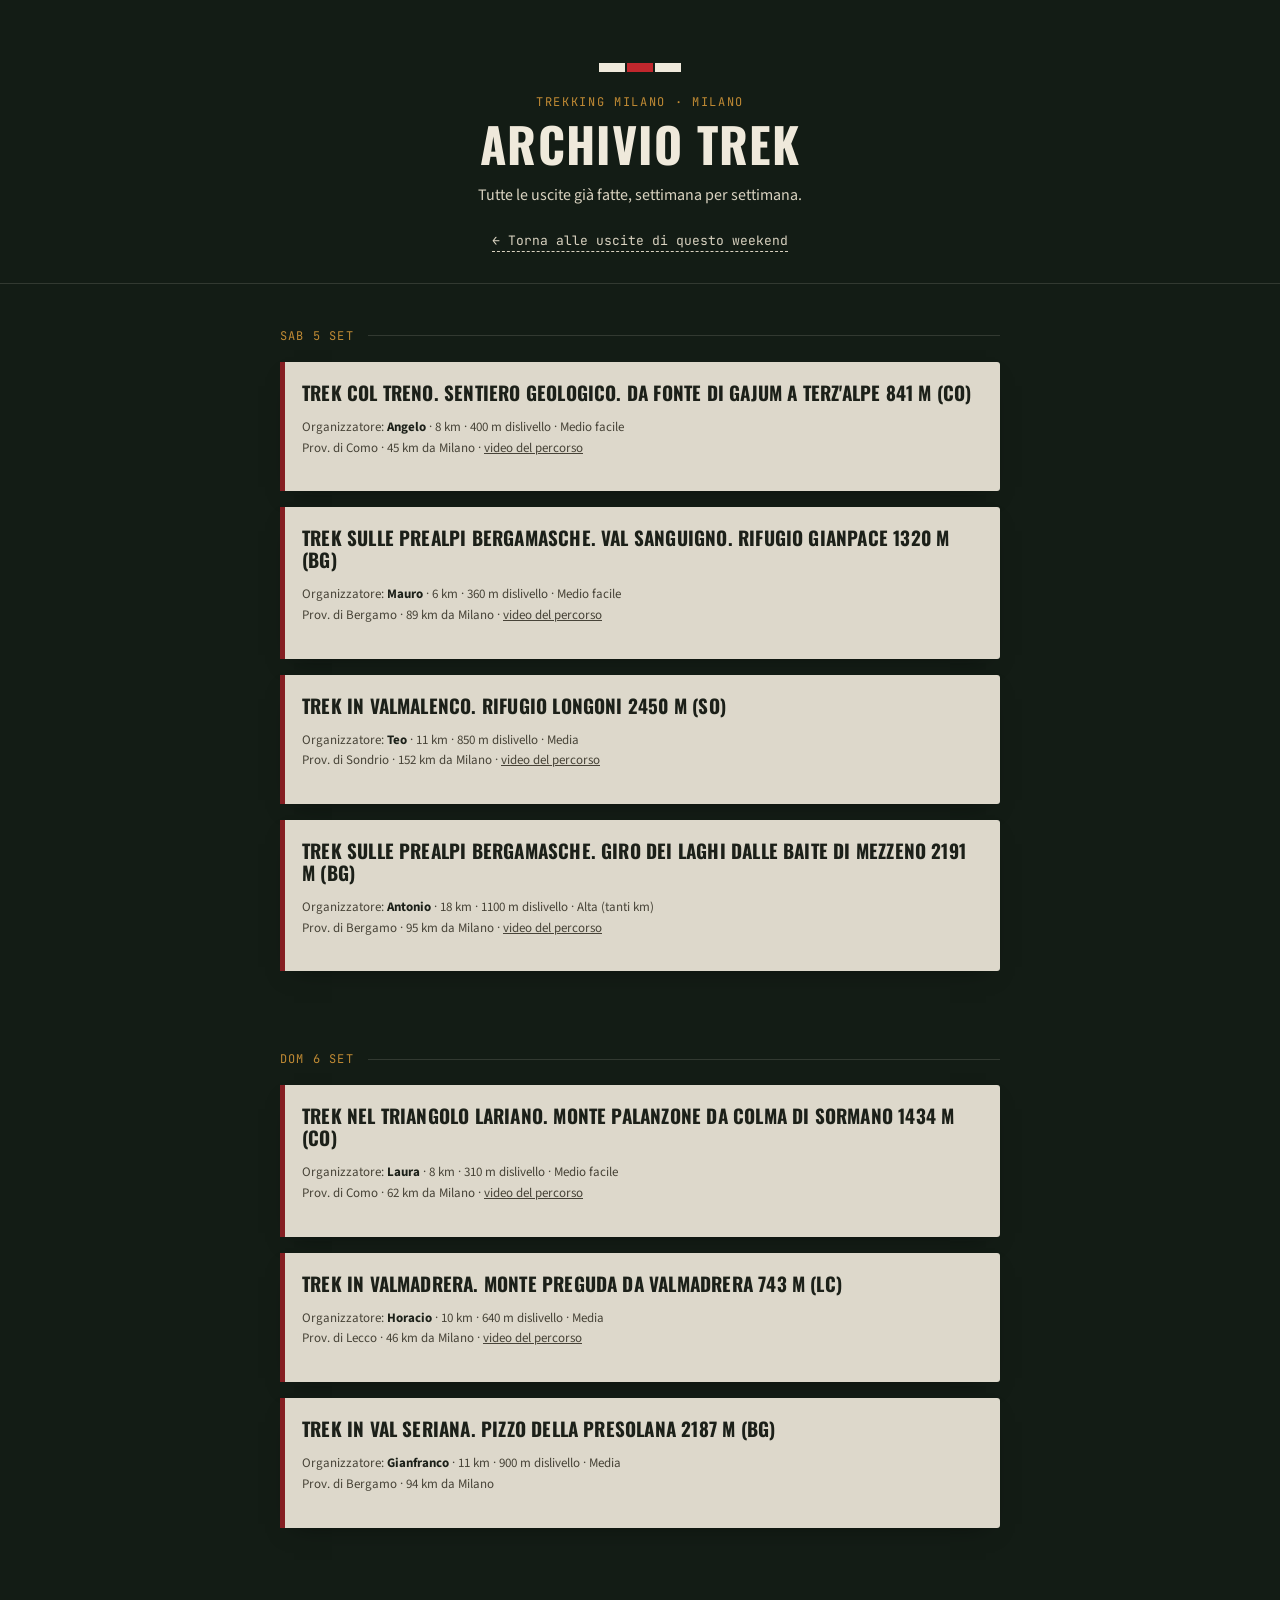
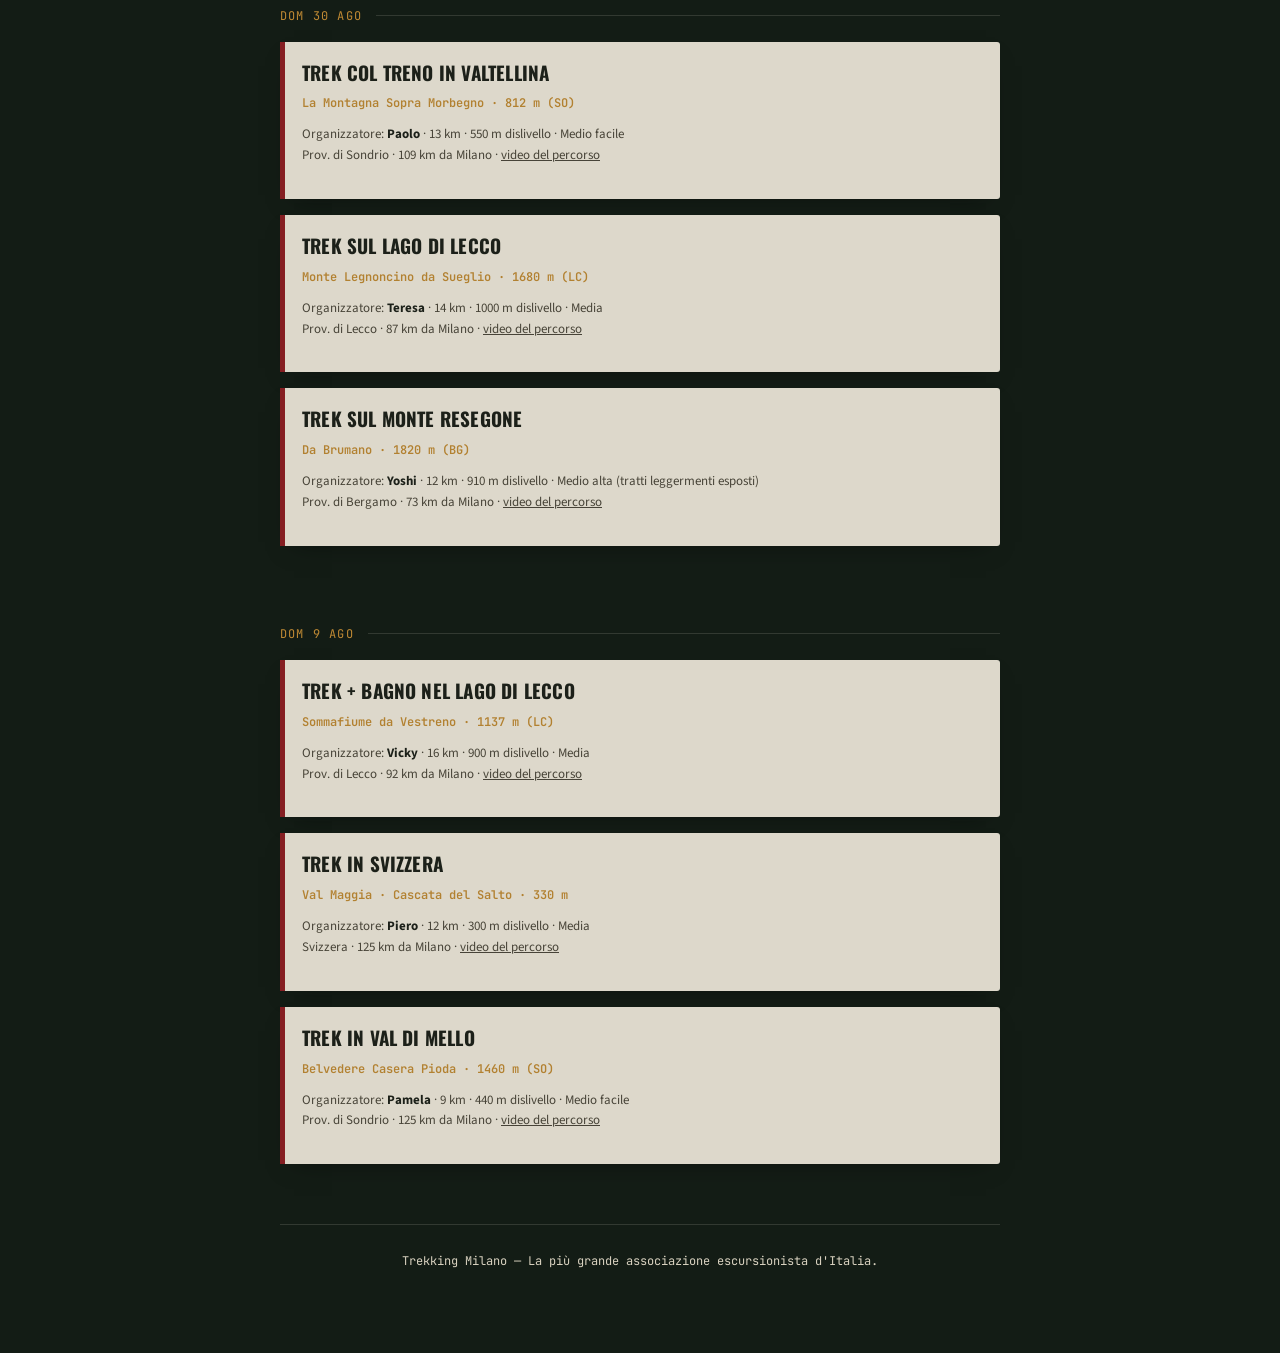
==== archive.html @ 467329e8 "archive" ====
<!DOCTYPE html>
<html lang="it">
<head>
<meta charset="UTF-8">
<meta name="viewport" content="width=device-width, initial-scale=1.0">
<title>TrekMI — Archivio trek</title>
<meta name="description" content="Tutte le uscite passate della community TrekMI di Milano.">
<link rel="preconnect" href="https://fonts.googleapis.com">
<link rel="preconnect" href="https://fonts.gstatic.com" crossorigin>
<link href="https://fonts.googleapis.com/css2?family=Oswald:wght@500;600;700&family=JetBrains+Mono:wght@400;600&family=Source+Sans+3:wght@400;500;600&display=swap" rel="stylesheet">
<link rel="stylesheet" href="archive.css">
</head>
<body>
<header class="hero">
  <div class="blaze" aria-hidden="true"><span class="w"></span><span class="r"></span><span class="w"></span></div>
  <p class="eyebrow">Trekking Milano · Milano</p>
  <h1>Archivio trek</h1>
  <p class="sub">Tutte le uscite già fatte, settimana per settimana.</p>
  <a class="back-link" href="index.html">← Torna alle uscite di questo weekend</a>
</header>
<div class="wrap">
  <div id="archivio"></div>
  <footer>Trekking Milano — La più grande associazione escursionista d'Italia.</footer>
</div>
<script>

let ARCHIVIO = [];

function dataIsoAGiorno(dataIso){
  if (!dataIso) return '';
  const [year, month, day] = dataIso.split('-').map(Number);
  const giorni = ['Dom', 'Lun', 'Mar', 'Mer', 'Gio', 'Ven', 'Sab'];
  const mesi = ['Gen', 'Feb', 'Mar', 'Apr', 'Mag', 'Giu', 'Lug', 'Ago', 'Set', 'Ott', 'Nov', 'Dic'];
  return `${giorni[new Date(year, month - 1, day).getDay()]} ${day} ${mesi[month - 1]}`;
}

async function loadArchivio(){
  const response = await fetch('./archivio_trek.json');
  if (!response.ok) {
    throw new Error(`Unable to load archive data: ${response.status}`);
  }
  ARCHIVIO = await response.json();
  renderArchivio();
}

function renderArchivio(){
  const container = document.getElementById('archivio');
  if (!ARCHIVIO.length){
    container.innerHTML = '<p class="empty">Ancora nessun trek in archivio.</p>';
    return;
  }
  const settimane = [];
  const indice = new Map();
  ARCHIVIO.forEach(t => {
    const giorno = t.giorno || dataIsoAGiorno(t.data_iso);
    if (!indice.has(giorno)){
      indice.set(giorno, { giorno, treks: [] });
      settimane.push(indice.get(giorno));
    }
    indice.get(giorno).treks.push(t);
  });

  container.innerHTML = settimane.map(s => `
    <section class="settimana">
      <div class="week-label"><span>${s.giorno}</span><div class="line"></div></div>
      <div class="lista">
        ${s.treks.map(t => `
          <article class="card">
            <h2>${t.titolo}</h2>
            ${t.monte ? `<p class="peak">${t.monte}</p>` : ''}
            <p class="meta">
              Organizzatore: <b>${t.organizzatore}</b> ·
              ${t.lunghezza} · ${t.dislivello} m dislivello · ${t.difficolta}${t.note ? ' (' + t.note + ')' : ''}<br>
              ${t.provincia}${t.distanza ? ' · ' + t.distanza : ''}
              ${t.youtube ? `· <a href="${t.youtube}" target="_blank" rel="noopener">video del percorso</a>` : ''}
            </p>
          </article>
        `).join('')}
      </div>
    </section>
  `).join('');
}

loadArchivio().catch(error => {
  console.error(error);
  document.getElementById('archivio').innerHTML = '<p class="empty">Errore nel caricamento dell\'archivio.</p>';
});
</script>
</body>
</html>
---- archive.css ----
:root {
  --pine-950: #131c15;
  --pine-900: #1b271d;
  --pine-800: #233026;
  --paper: #efe9db;
  --paper-dim: #d9d2c0;
  --cai-red: #c1272d;
  --cai-red-dim: #8f1f24;
  --ochre: #c08a34;
  --ink: #1d211a;
  --line: rgba(239, 233, 219, 0.14);
}

* {
  box-sizing: border-box;
}

body {
  margin: 0;
  background: var(--pine-950);
  color: var(--paper);
  font-family: 'Source Sans 3', sans-serif;
  -webkit-font-smoothing: antialiased;
}

a {
  color: inherit;
}

.wrap {
  max-width: 760px;
  margin: 0 auto;
  padding: 0 20px 80px;
}

header.hero {
  padding: 56px 20px 32px;
  text-align: center;
  border-bottom: 1px solid var(--line);
}

.blaze {
  display: inline-flex;
  align-items: center;
  gap: 2px;
  margin-bottom: 22px;
}

.blaze span {
  display: block;
  width: 26px;
  height: 9px;
}

.blaze .r {
  background: var(--cai-red);
}

.blaze .w {
  background: var(--paper);
}

.eyebrow {
  font-family: 'JetBrains Mono', monospace;
  letter-spacing: .14em;
  text-transform: uppercase;
  font-size: 12px;
  color: var(--ochre);
  margin: 0 0 10px;
}

h1 {
  font-family: 'Oswald', sans-serif;
  text-transform: uppercase;
  font-weight: 700;
  letter-spacing: .03em;
  font-size: clamp(32px, 7vw, 48px);
  margin: 0 0 14px;
  line-height: 1.02;
}

.sub {
  color: var(--paper-dim);
  font-size: 16px;
  max-width: 46ch;
  margin: 0 auto 22px;
  line-height: 1.5;
}

.back-link {
  font-family: 'JetBrains Mono', monospace;
  font-size: 13px;
  text-decoration: none;
  color: var(--paper-dim);
  border-bottom: 1px dashed var(--paper-dim);
  padding-bottom: 2px;
}

.week-label {
  display: flex;
  align-items: center;
  gap: 14px;
  margin: 44px 0 18px;
}

.week-label .line {
  flex: 1;
  height: 1px;
  background: var(--line);
}

.week-label span {
  font-family: 'JetBrains Mono', monospace;
  text-transform: uppercase;
  letter-spacing: .1em;
  font-size: 12px;
  color: var(--ochre);
  white-space: nowrap;
}

#archivio {
  display: flex;
  flex-direction: column;
  gap: 36px;
}

.settimana .lista {
  display: flex;
  flex-direction: column;
  gap: 16px;
}

.card {
  background: var(--paper);
  color: var(--ink);
  border-radius: 3px;
  padding: 20px 22px;
  position: relative;
  box-shadow: 0 10px 24px -14px rgba(0, 0, 0, 0.5);
  opacity: 0.92;
}

.card::before {
  content: "";
  position: absolute;
  left: 0;
  top: 0;
  bottom: 0;
  width: 5px;
  background: var(--cai-red-dim);
}

h2 {
  font-family: 'Oswald', sans-serif;
  text-transform: uppercase;
  font-size: 19px;
  line-height: 1.15;
  margin: 0 0 4px;
  letter-spacing: .01em;
}

.peak {
  font-family: 'JetBrains Mono', monospace;
  font-size: 12px;
  color: var(--ochre);
  font-weight: 600;
  margin-bottom: 10px;
}

.meta {
  font-size: 13px;
  color: #4c473b;
  line-height: 1.6;
}

.meta b {
  color: var(--ink);
}

.empty {
  text-align: center;
  color: var(--paper-dim);
  font-family: 'JetBrains Mono', monospace;
  font-size: 14px;
  margin-top: 60px;
}

footer {
  text-align: center;
  margin-top: 60px;
  padding-top: 26px;
  border-top: 1px solid var(--line);
  font-family: 'JetBrains Mono', monospace;
  font-size: 12px;
  color: var(--paper-dim);
  line-height: 1.8;
}
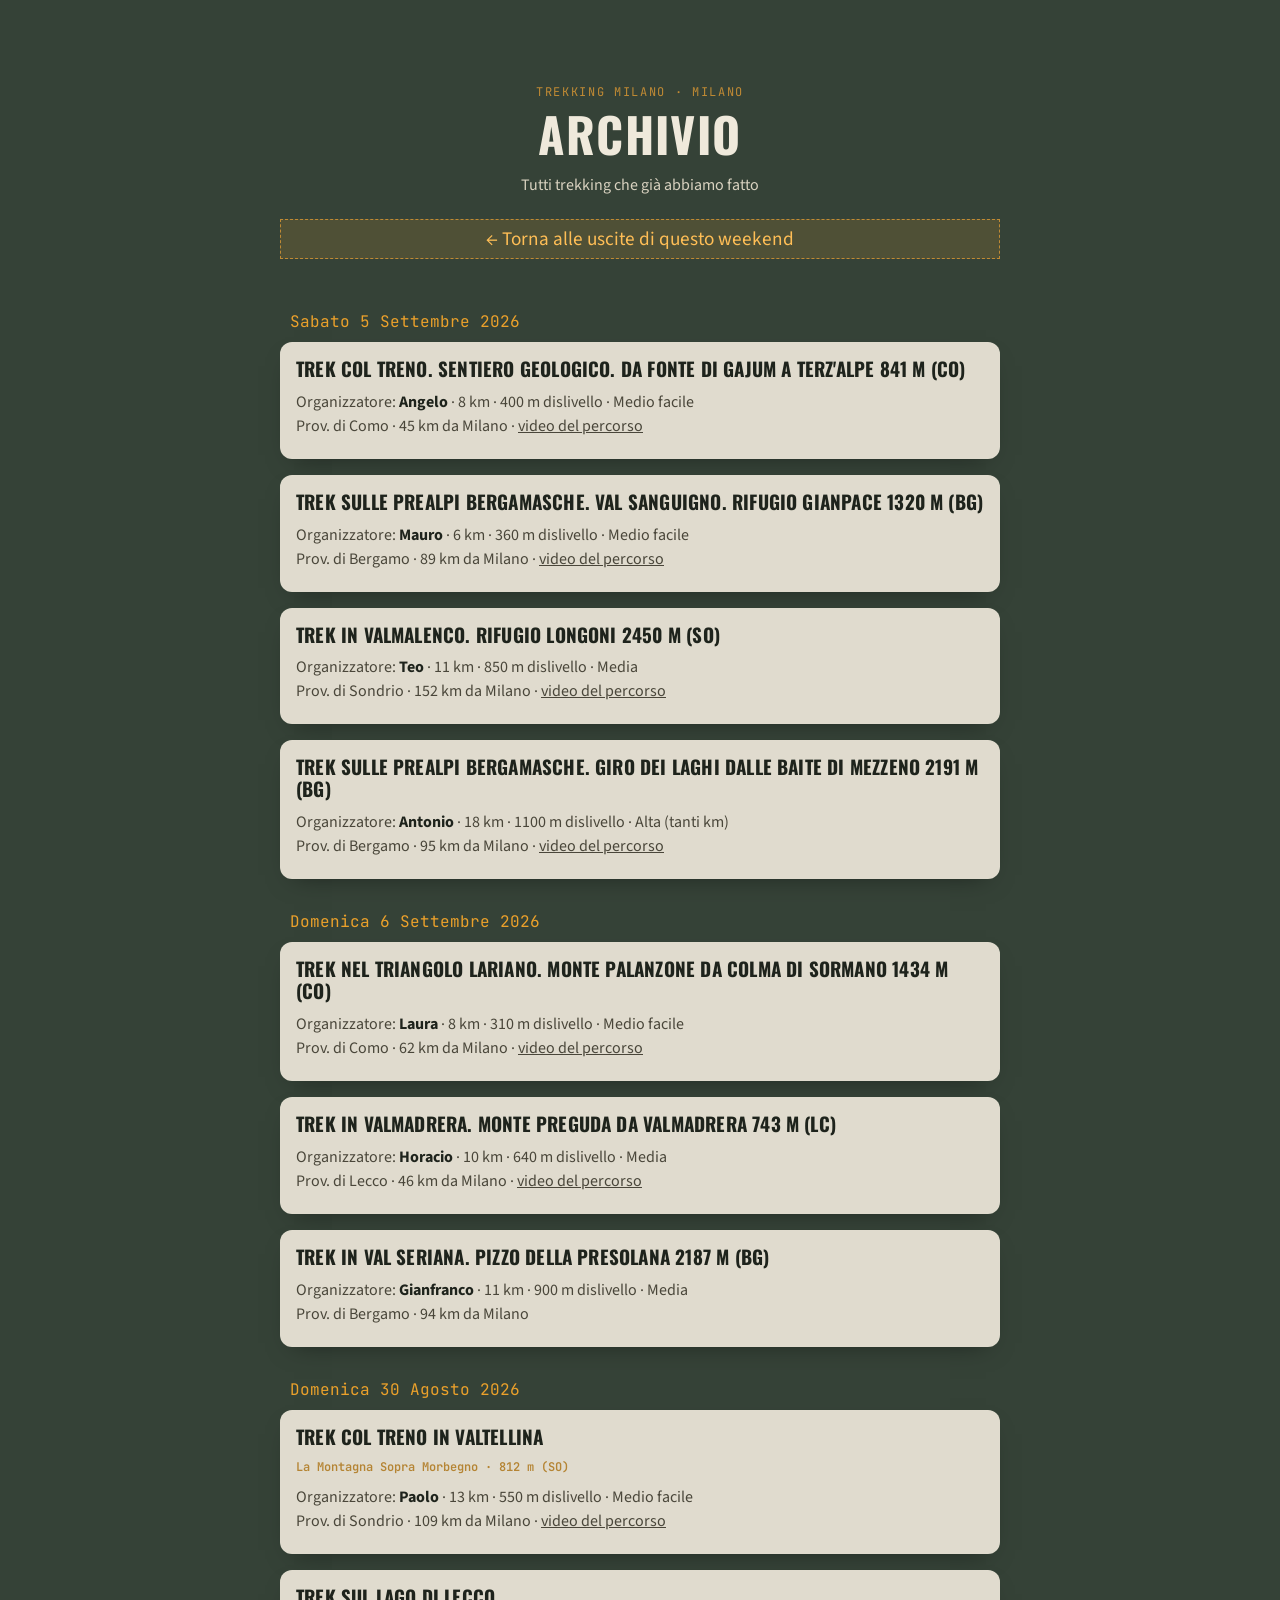
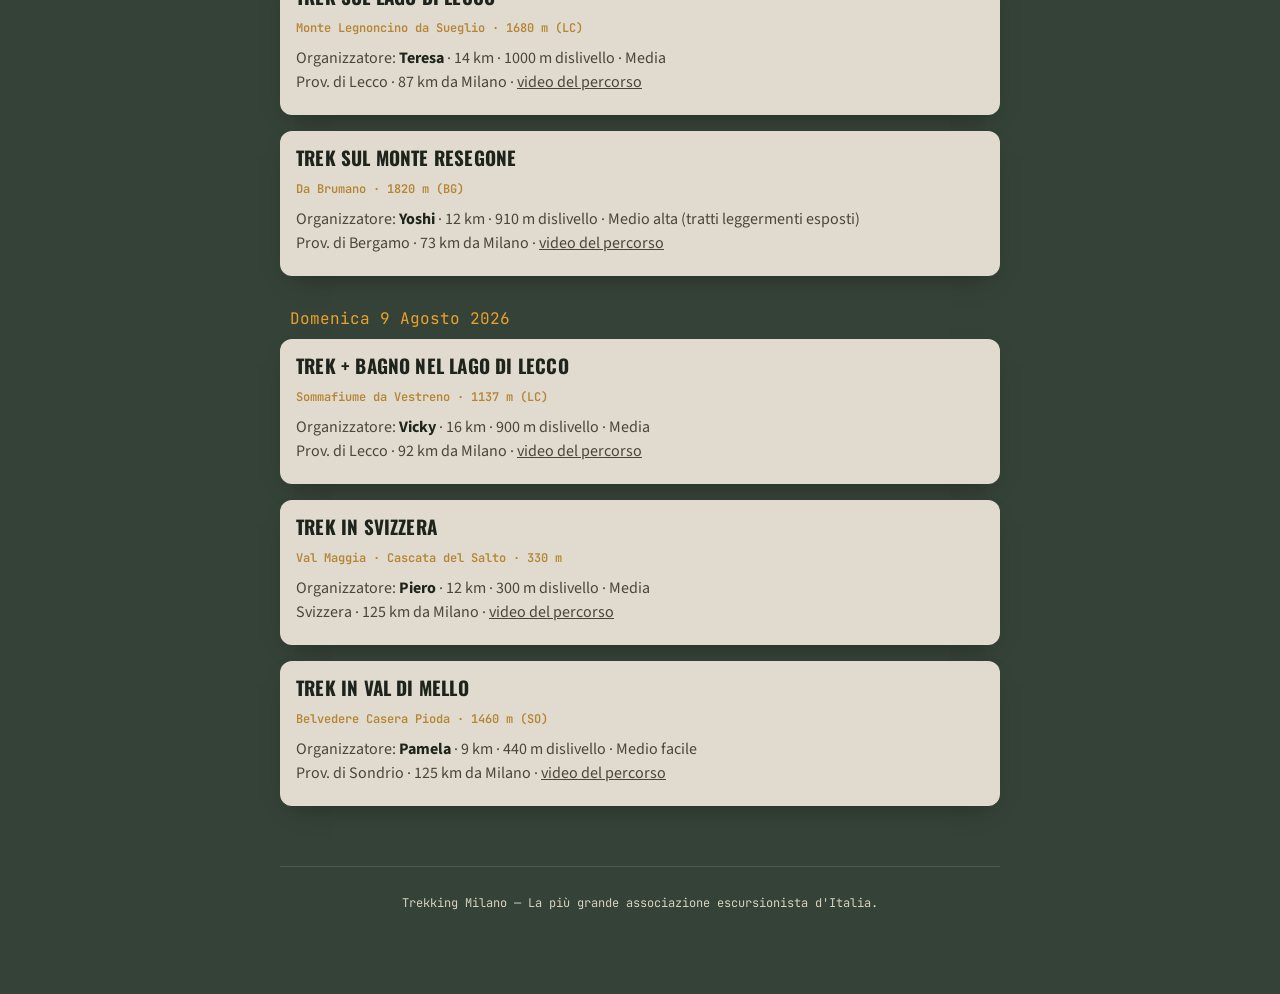
==== commit 36d0d449: "archive" ====
--- a/archive.html
+++ b/archive.html
@@ -9,13 +9,14 @@
 <link rel="preconnect" href="https://fonts.gstatic.com" crossorigin>
 <link href="https://fonts.googleapis.com/css2?family=Oswald:wght@500;600;700&family=JetBrains+Mono:wght@400;600&family=Source+Sans+3:wght@400;500;600&display=swap" rel="stylesheet">
 <link rel="stylesheet" href="archive.css">
+<script src="common.js"></script>
 </head>
 <body>
 <header class="hero">
-  <div class="blaze" aria-hidden="true"><span class="w"></span><span class="r"></span><span class="w"></span></div>
+  <div class="blaze" aria-hidden="true"></div>
   <p class="eyebrow">Trekking Milano · Milano</p>
-  <h1>Archivio trek</h1>
-  <p class="sub">Tutte le uscite già fatte, settimana per settimana.</p>
+  <h1>Archivio</h1>
+  <p class="sub">Tutti trekking che già abbiamo fatto</p>
   <a class="back-link" href="index.html">← Torna alle uscite di questo weekend</a>
 </header>
 <div class="wrap">
@@ -25,14 +26,6 @@
 <script>
 
 let ARCHIVIO = [];
-
-function dataIsoAGiorno(dataIso){
-  if (!dataIso) return '';
-  const [year, month, day] = dataIso.split('-').map(Number);
-  const giorni = ['Dom', 'Lun', 'Mar', 'Mer', 'Gio', 'Ven', 'Sab'];
-  const mesi = ['Gen', 'Feb', 'Mar', 'Apr', 'Mag', 'Giu', 'Lug', 'Ago', 'Set', 'Ott', 'Nov', 'Dic'];
-  return `${giorni[new Date(year, month - 1, day).getDay()]} ${day} ${mesi[month - 1]}`;
-}
 
 async function loadArchivio(){
   const response = await fetch('./archivio_trek.json');
@@ -52,17 +45,17 @@
   const settimane = [];
   const indice = new Map();
   ARCHIVIO.forEach(t => {
-    const giorno = t.giorno || dataIsoAGiorno(t.data_iso);
-    if (!indice.has(giorno)){
-      indice.set(giorno, { giorno, treks: [] });
-      settimane.push(indice.get(giorno));
+    const chiave = t.data_iso || t.giorno;
+    if (!indice.has(chiave)){
+      indice.set(chiave, { dataIso: t.data_iso, giorno: t.giorno, treks: [] });
+      settimane.push(indice.get(chiave));
     }
-    indice.get(giorno).treks.push(t);
+    indice.get(chiave).treks.push(t);
   });
 
   container.innerHTML = settimane.map(s => `
     <section class="settimana">
-      <div class="week-label"><span>${s.giorno}</span><div class="line"></div></div>
+      <div class="week-label">${formatWeekday(s.dataIso, s.giorno)} ${formatDate(s.dataIso, s.giorno)}</div>
       <div class="lista">
         ${s.treks.map(t => `
           <article class="card">
--- a/archive.css
+++ b/archive.css
@@ -17,7 +17,7 @@
 
 body {
   margin: 0;
-  background: var(--pine-950);
+  background-color:#354237 ;
   color: var(--paper);
   font-family: 'Source Sans 3', sans-serif;
   -webkit-font-smoothing: antialiased;
@@ -36,7 +36,6 @@
 header.hero {
   padding: 56px 20px 32px;
   text-align: center;
-  border-bottom: 1px solid var(--line);
 }
 
 .blaze {
@@ -88,40 +87,32 @@
 }
 
 .back-link {
-  font-family: 'JetBrains Mono', monospace;
-  font-size: 13px;
-  text-decoration: none;
-  color: var(--paper-dim);
-  border-bottom: 1px dashed var(--paper-dim);
-  padding-bottom: 2px;
+    display: block;
+    margin-top: 8px;
+    margin-left: auto;
+    margin-right: auto;
+    padding: 5px;
+    max-width: 720px;
+    color: #ffbe56;
+    font-size: larger;
+    background-color: #c08a3430;
+    text-decoration: none;
+    border: 1px dashed var(--ochre);
 }
 
 .week-label {
-  display: flex;
-  align-items: center;
-  gap: 14px;
-  margin: 44px 0 18px;
+    margin: 20px 0 10px 10px;
+    font-family: 'JetBrains Mono', monospace;
+    font-size: 16px;
+    color: #eba12b;
+    white-space: nowrap;
 }
 
-.week-label .line {
-  flex: 1;
-  height: 1px;
-  background: var(--line);
-}
-
-.week-label span {
-  font-family: 'JetBrains Mono', monospace;
-  text-transform: uppercase;
-  letter-spacing: .1em;
-  font-size: 12px;
-  color: var(--ochre);
-  white-space: nowrap;
-}
 
 #archivio {
   display: flex;
   flex-direction: column;
-  gap: 36px;
+  gap: 12px;
 }
 
 .settimana .lista {
@@ -131,24 +122,16 @@
 }
 
 .card {
-  background: var(--paper);
+  background: #efe9db;
   color: var(--ink);
   border-radius: 3px;
-  padding: 20px 22px;
+  padding: 16px 16px;
   position: relative;
   box-shadow: 0 10px 24px -14px rgba(0, 0, 0, 0.5);
   opacity: 0.92;
+   border-radius:12px;
 }
 
-.card::before {
-  content: "";
-  position: absolute;
-  left: 0;
-  top: 0;
-  bottom: 0;
-  width: 5px;
-  background: var(--cai-red-dim);
-}
 
 h2 {
   font-family: 'Oswald', sans-serif;
@@ -168,9 +151,12 @@
 }
 
 .meta {
-  font-size: 13px;
-  color: #4c473b;
-  line-height: 1.6;
+      margin-top: 10px;
+    margin-bottom: 5px;
+    font-size: 16px;
+    color: #4c473b;
+    line-height: 1.5;
+
 }
 
 .meta b {
